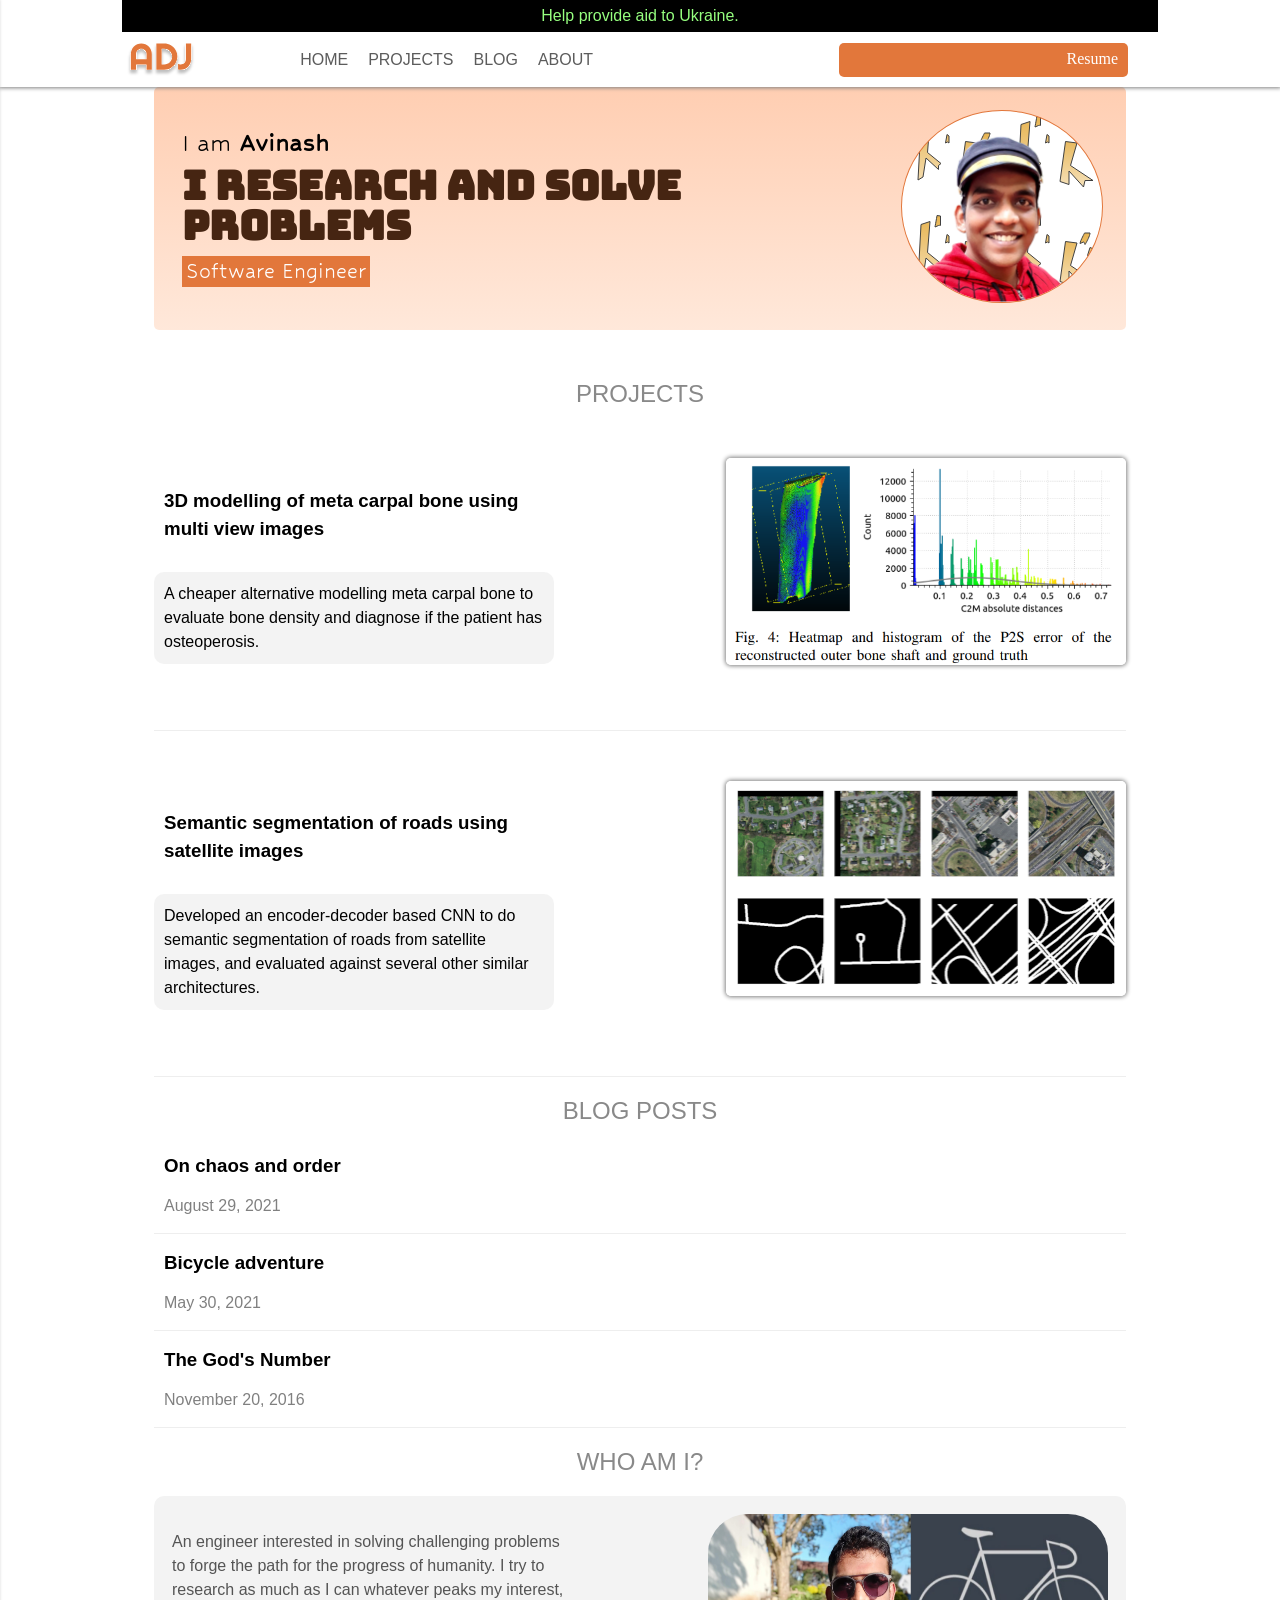
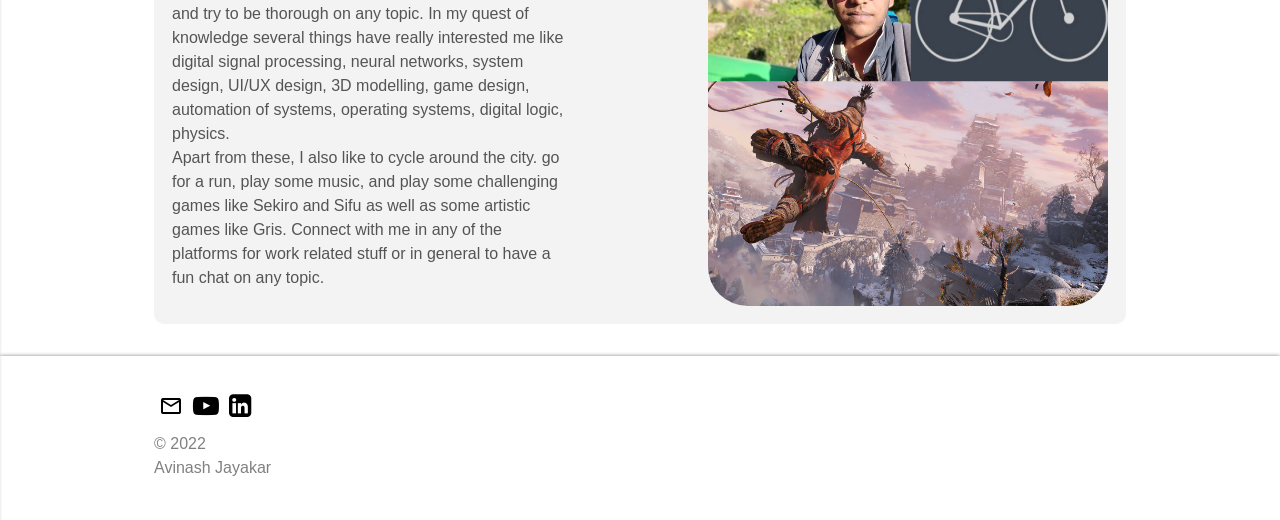
==== index.html @ b4d8062a "Add help message for ukraine." ====
<!DOCTYPE html>
<html lang="en">

<head>
    <meta charset="UTF-8">
    <meta http-equiv="X-UA-Compatible" content="IE=edge">
    <meta name="viewport" content="width=device-width, initial-scale=1.0">
    <link rel="stylesheet" href="styles.css">
    <link rel="preconnect" href="https://fonts.googleapis.com">
    <link rel="preconnect" href="https://fonts.gstatic.com" crossorigin>
    <link rel="preconnect" href="https://fonts.gstatic.com" crossorigin>
    <link href="https://fonts.googleapis.com/css2?family=Bungee+Inline&family=Hubballi&display=swap" rel="stylesheet">
    <link href="https://fonts.googleapis.com/icon?family=Material+Icons+Outlined" rel="stylesheet">
    <link rel="stylesheet" href="https://cdnjs.cloudflare.com/ajax/libs/font-awesome/4.7.0/css/font-awesome.min.css">
    <link rel="shortcut icon" href="favicon.ico" type="image/x-icon">
    <title>Avinash Jayakar</title>
</head>

<body>
    <nav class="navigation-mobile" id="navigation-mobile">
        <button id="nav-back">
            <span class="material-icons-outlined nav-mobile-back">
                arrow_back
            </span>
        </button>
        <ul class="navigation__items">
            <li class="nav__item">
                <a href="#home" class="nav__link">home</a>
            </li>
            <li class="nav__item">
                <a href="#projects" class="nav__link">projects</a>
            </li>
            <li class="nav__item">
                <a href="#blog-posts" class="nav__link">blog</a>
            </li>
            <li class="nav__item">
                <a href="#about" class="nav__link">about</a>
            </li>
        </ul>
    </nav>
    <div id="body-wrapper">
       
        <header class="header">

            <div class="nav-bar">
                <div class="help-ukraine">
                    <section>
                         <a href="https://www.medicalteams.org/country/ukraine/?utm_source=google&utm_medium=cpc&utm_campaign=ongoingsearchgrant&gclid=Cj0KCQiAmpyRBhC-ARIsABs2EArW-0LjgEVlyoUKoG9igPrXZT9ZLgPF6vvuJk0wfcE04gmugTJLmwwaAuF2EALw_wcB">Help provide aid to Ukraine.</a>
                    </section>
                </div>
                <button id="nav-toggle" class="nav-toggle" aria-label="toggle-navigation">
                    <span class="material-icons-outlined">
                        menu
                    </span>
                </button>
                <div class="logo">
                    <img src="img/adj-logo.svg" height="50">
                </div>


                <nav class="navigation">
                    <ul class="navigation__items">
                        <li class="nav__item">
                            <a href="#home" class="nav__link">home</a>
                        </li>
                        <li class="nav__item">
                            <a href="#projects" class="nav__link">projects</a>
                        </li>
                        <li class="nav__item">
                            <a href="#blog-posts" class="nav__link">blog</a>
                        </li>
                        <li class="nav__item">
                            <a href="#about" class="nav__link">about</a>
                        </li>
                    </ul>
                </nav>
                <div class="resume">
                    <span class="material-icons open-resume">
                        <span class="material-icons-outlined">
                            file_open
                        </span>
                    </span>
                    <a class="resume-link" target="_blank" href="Resume_Avinash_Jayakar.pdf">Resume</a>
                </div>
            </div>
        </header>

        <main class="site-content">
            <div class="site-wrapper">
                <section class="intro" id="home">
                    <div class="intro__bio">
                        <h1 class="section__title--intro">
                            I am
                            <strong>Avinash</strong>
                        </h1>
                        <h1 class="tag-line">
                            I research and solve problems
                        </h1>
                        <p class="section__subtitle--intro">Software Engineer</p>
                    </div>

                    <div class="profile-picture">
                        <img class="adj-image" src="img/adj-image.png" alt="">
                    </div>

                </section>

                <section class="my-projects" id="projects">
                    <h2 class="section__title ">projects</h2>
                    <div class="projects">
                        <div class="project">
                            <div class="project-description">
                                <a href="https://ieeexplore.ieee.org/document/8635067" target="_blank">
                                    <h3>3D modelling of meta carpal bone using multi view images</h3>
                                    <p>
                                        A cheaper alternative modelling meta carpal bone to evaluate bone density and
                                        diagnose if the patient has osteoperosis.
                                    </p>
                                </a>
                            </div>
                            <div class="proj-img-wrapper">
                                <a href="https://ieeexplore.ieee.org/document/8635067" target="_blank"><img
                                        class="proj-img" src="img/project/meta-carpal.PNG" alt=""></a>
                            </div>
                        </div>
                        <hr>
                        <div class="project">


                            <div class="project-description">
                                <a href="https://ieeexplore.ieee.org/document/8763955" target="_blank">
                                    <h3>Semantic segmentation of roads using satellite images</h3>
                                    <p>
                                        Developed an encoder-decoder based CNN to do semantic segmentation of roads from
                                        satellite images, and evaluated against several other similar architectures.
                                    </p>
                                </a>
                            </div>
                            <div class="proj-img-wrapper">
                                <a href="https://ieeexplore.ieee.org/document/8763955" target="_blank"><img
                                        class="proj-img" src="img/project/semantic-seg.png" alt=""></a>
                            </div>
                        </div>


                    </div>
                    <hr>
                </section>

                <section class="my-blogs" id="blog-posts">
                    <h2 class="section__title">blog posts</h2>
                    <div class="blog">
                        <a href="https://avithemad.blogspot.com/2021/08/on-chaos.html" target="_blank">
                            <h3 class="blog-title">On chaos and order</h3>
                            <p class="blog-date">August 29, 2021</p>
                        </a>
                    </div>
                    <hr>
                    <div class="blog">
                        <a href="https://avithemad.blogspot.com/2021/05/djs-bizarre-adventure-1.html" target="_blank">
                            <h3 class="blog-title">Bicycle adventure</h3>
                            <p class="blog-date">May 30, 2021</p>
                        </a>
                    </div>
                    <hr>
                    <div class="blog">
                        <a href="https://avithemad.blogspot.com/2016/11/the-gods-number.html" target="_blank">
                            <h3 class="blog-title">The God's Number</h3>
                            <p class="blog-date">November 20, 2016</p>
                        </a>
                    </div>
                    <hr>
                </section>

                <section class="about" id="about">
                    <h2 class="section__title section__title--about">who am i?</h2>

                    <div class="about-wrapper">
                        <div class="about-me__body">
                            <p>An engineer interested in solving challenging problems to forge the path for the progress
                                of
                                humanity. I try to research as much as I can whatever peaks my interest, and try to be
                                thorough
                                on any topic. In my quest of knowledge several things have really interested me like
                                digital
                                signal processing, neural networks, system design, UI/UX design, 3D modelling, game
                                design,
                                automation of systems, operating systems,
                                digital logic, physics. <br>Apart from these, I also like to cycle around the city. go
                                for a
                                run,
                                play some music, and play some challenging games like Sekiro and Sifu as well as some
                                artistic
                                games like Gris. Connect with me in any of
                                the platforms for work related stuff or in general to have a fun chat on any
                                topic.
                            </p>
                        </div>
                        <img class="about-img" src="img/about.png" alt="">
                    </div>
                </section>
            </div>
        </main>

        <footer>
            <div class="footer">
                <div class="connect-links">
                    <a class="connect-link"
                        href="mailto:avithemad@gmail.com?subject=Visited your website, lets connect."><span
                            class="material-icons-outlined">
                            email
                        </span></a>
                    <a class="connect-link" href="https://www.youtube.com/channel/UCjl1GkvPiXqBlYiiOVGLkyA"
                        target="_blank">
                        <i class="fa fa-youtube-play"></i>
                    </a>
                    <a class="connect-link" href="https://www.linkedin.com/in/avinash-jayakar-379961178/">
                        <i class="fa fa-linkedin-square"></i></a>
                </div>

                <div class="copyright">
                    <p>&copy; 2022</p>
                    <p>Avinash Jayakar
                    <p>
                </div>
            </div>

        </footer>
    </div>

    <script>
        var toggleButton = document.getElementById("nav-toggle");
        var mobileNavigation = document.getElementById("navigation-mobile");
        var navBack = document.getElementById("nav-back");
        var bodyWrapper = document.getElementById("body-wrapper");
        toggleButton.onclick = () => {
            mobileNavigation.style.left = 0;
            bodyWrapper.style.opacity = 0.5;
        }
        navBack.onclick = () => {
            mobileNavigation.style.left = "-220px";
            bodyWrapper.style.opacity = 1;
        }
    </script>

</body>

</html>
---- styles.css ----
body {
    min-height: 100vh;
    overflow-x: hidden;
    margin: 0;
    font-family: Arial, Helvetica, sans-serif;
    height: 100%;

}


/* Navigation section */
.header {
    display: grid;
    box-shadow: 0 0 4px 1px grey;
    grid-template-columns: 1fr min(1036px, 100%) 1fr;
    gap: 10px;
    height: 87px;
    left: 0;
    position: fixed;
    right: 0;
    top: 0;
    z-index: 1000;

}
.nav-bar {
    grid-column: 2 / auto;
    background: #fff;
    height: 87px;
    display: flex;
    align-items: center;
    flex-wrap: wrap;
}
.help-ukraine{
    width: 100%;
    padding: 7px;
    text-align: center;
    background-color: black;
    color: white;
}
.help-ukraine a{
    text-decoration: none;
    color: rgb(150, 255, 127);
}

.logo {
    align-self: center;

}
.navigation {
    margin: 0 50px;
}

.navigation-mobile{
    position: fixed;
    /* display: none; */
    top: 0;
    left: 0;
    height: 9000px;
    box-shadow: 0 0 4px 1px grey;
    z-index: 2000;
    background-color: white;
    left: -220px;
    transition: all 0.2s ease-in;
}
#nav-back{
    border: none;
    background-color: white;
    
}
#body-wrapper{
    transition: all 0.15s ease-in;
}
.nav-mobile-back{
    margin: 8px;
    padding: 12px;
    border-radius: 50%;
}
.nav-mobile-back:hover{
    background-color: rgb(229, 229, 229);
}
.navigation-mobile > .navigation__items{
    display: flexbox;
    flex-direction: column;
    padding: 32px 0 0px 0px ;
   
}
.navigation-mobile > .navigation__items > li{
    display: flexbox;
    flex-direction: column;
    padding: 12px 100px 12px 32px ;
}

.navigation__items {
    display: flex;
    margin: 0;
}

.nav__item {
    list-style: none;
    padding: 10px;
}
.nav__link {
    text-decoration: none;
    text-transform: uppercase;
    font-size: 16px;
    color: rgb(92, 92, 92);
    display: inline-block;
    transition: transform 0.15s ease-out;
}
.nav__link:hover {
    transform: translate(0, 3px);
}
.nav-toggle {
    background-color: #fff;
    border: none;
    width: 40px;
    height: 40px;
    align-self: center;
    border-radius: 20px;
    margin: 0 5px;
    transition: all 0.15s ease-out;
}
.nav-toggle:hover {
    background-color: rgb(229, 229, 229);
}
.open-resume {
    transform: scale(0.7, 0.7);
    padding: 3px;
}
.resume {
    margin-left: auto;
    margin-right: 30px;
    background-color: #E2773B;
    border-radius: 5px;
    color: white;
    display: flex;
    align-items: center;
}
.resume-link {
    padding: 3px 10px 4px 5px;
    text-decoration: none;
    font-family: 'Arial Narrow';
    color: white;
}
/* Site content start */

.site-content {
    margin-top: 87px;
    display: grid;
    grid-template-columns: 1fr min(1036px, 100%) 1fr;
}
.site-wrapper {
    grid-column: 2 / auto;
    margin: 0 32px 32px;
}
/* intro section */
.intro {
    display: grid;
    grid-template-columns: auto auto;
    align-items: center;
    justify-items: center;
    padding: 18px;
    background-image: linear-gradient(#ffceb2, #ffe8da);
    border-radius: 5px;
}
.intro__bio {
    display: flex;
    flex-direction: column;
    margin: 5px;
    animation-name: fade-in-picture;
    animation-duration: 1s;
}

.section__title {
    text-transform: uppercase;
    font-weight: 500;
    color: rgb(137, 137, 137);
    text-align: center;
}
.section__title--intro {
    color: black;
    margin: 5px;
    font-size: 28px;
    font-weight: 200;
    font-family: Hubballi;
    text-transform: none;
}
.section__subtitle--intro {
    font-family: Hubballi;
    font-weight: 1000;
    margin: 5px;
    font-size: large;
    font-size: 24px;
    font-weight: 500;
    color: white;
    background-color: #E2773B;
    padding: 4px;
    width: fit-content;
}
.tag-line {
    margin: 5px;
    font-size: 40px;
    font-family: 'Bungee Inline';
    line-height: 1;
    color: #462512;
}
.profile-picture {
    animation-name: zoom-in-picture;
    animation-duration: 0.5s;
}
@keyframes zoom-in-picture {
    0% {
        transform: scale(0, 0);
    }
    70% {
        transform: scale(1.01, 1.01);
    }
    100% {
        transform: scale(1, 1);
    }
}
@keyframes fade-in-picture {
    0% {
        opacity: 0;
    }
    100% {
        opacity: 1;
    }
}
.adj-image {
    border-radius: 50%;
    border: #E2773B 1px solid;
    background: linear-gradient(rgba(255, 255, 255, 0.25), rgba(255,255,255,.25)), url("img/pillarmen.svg");
    background-size: 100px;
    width: 200px;

    animation-name: background-anim;
    animation-duration: 80s;
    animation-iteration-count: infinite;
    margin: 5px;
    transition: all 0.1s ease-out;
}
.adj-image:hover {
    transform: scale(1.1, 1.1);
    background: url("img/menacing.svg");
}
@keyframes background-anim {
    0% {
        background-position-y: 300px;
    }
    50% {
        background-position-y: 0;
    }
    100% {
        background-position-y: 300px;
    }
}


/* Projects section */
.my-projects {
    margin-top: 50px;
}
.project {
    display: flex;
    justify-content: space-between;
    margin: 50px 0;
    animation-name: fade-in-picture;
    animation-duration: 0.5s;
}
.project-description {
    width: 400px;
    transition: all 0.5s ease-out;
}
.project-description:hover {
    transform: scale(1.05, 1.05);

}
.project-description > a {
    text-decoration: none;
    color: black;
}
.project-description > a > h3 {
    padding: 10px;
    line-height: 1.5;
}
.project-description > a > p {
    line-height: 1.5;
    background-color: #dedede5a;
    border-radius: 10px;
    padding: 10px;
}
.proj-img {
    width: 400px;
    box-shadow: 0 0 4px 1px grey;
    border-radius: 5px;
    transition: all 0.5s ease-out;
}
.proj-img:hover {
    transform: scale(1.05, 1.05);
}

/* blog section */
.blog > a {
    text-decoration: none;
    color: black;

}
.blog {
    transition: all 0.15s ease-out;
    animation-name: fade-in-picture;
    animation-duration: 1s;
}
.blog:hover {
    transform: scale(1.01, 1.01)
}
.blog-title {
    padding: 10px;
    margin: 0;
}
.blog-date {
    padding: 10px;
    margin: 0;
    color: gray;
}
hr {
    background-color: #eee;
    border: 0 none;
    color: #eee;
    height: 1px;
}
/* about section */

.about-wrapper {
    display: flex;
    justify-content: space-between;
    background-color: #f3f3f3;
    border-radius: 10px;
    padding: 18px;
    animation-name: fade-in-picture;
    animation-duration: 1s;
}
.about-me__body {
    color: rgba(0, 0, 0, 0.655);
    width: 400px;
    line-height: 1.5;
}
.about-img {
    border-radius: 10%;
    width: 400px;
}
/* Footer section */
.connect-links {
    display: flex;
    align-items: center;
}
.connect-link {
    padding: 5px;
    color: black;
    font-size: 26px;
}

footer {
    display: grid;
    grid-template-columns: 1fr min(1036px, 100%) 1fr;
    position: relative;
    bottom: 0;
    left: 0;
    width: 100%;
    border-bottom: none;
    box-shadow: 0 0 4px 0.1px grey;
}

.footer {
    grid-column: 2 / auto;
    line-height: 0.5;
    margin: 32px;

}
.copyright {
    color: gray;
}


@media(min-width: 850px) {
    .nav-toggle {
        display: none;
    }
}

@media(max-width: 850px) {
    .navigation {
        display: none;
        background-color: aqua;
    }
    .intro {
        grid-template-columns: auto;
    }
    .profile-picture {
        grid-row-start: 1;
        grid-row-end: 2;
    }
    .section__title--intro {
        grid-row-start: 2;
        grid-row-end: 3;
    }
    .intro__bio {
        text-align: center;
    }
    .section__subtitle--intro {
        width: fit-content;
        align-self: center;
    }
    .project {
        display: flex;
        justify-items: center;
        align-items: center;
        flex-direction: column;
        justify-content: space-between;
        margin: 50px 0;
    }
    .project-description {
        width: 300px;
    }
    .proj-img {
        width: 300px;
    }
    .about-wrapper {
        width: fit-content;
        margin: auto;
        flex-direction: column;
        align-items: center;
    }
    .about-me__body {
        width: 300px;
        line-height: 1.5;
    }
    .about-img {
        border-radius: 10%;
        width: 300px;
    }
}
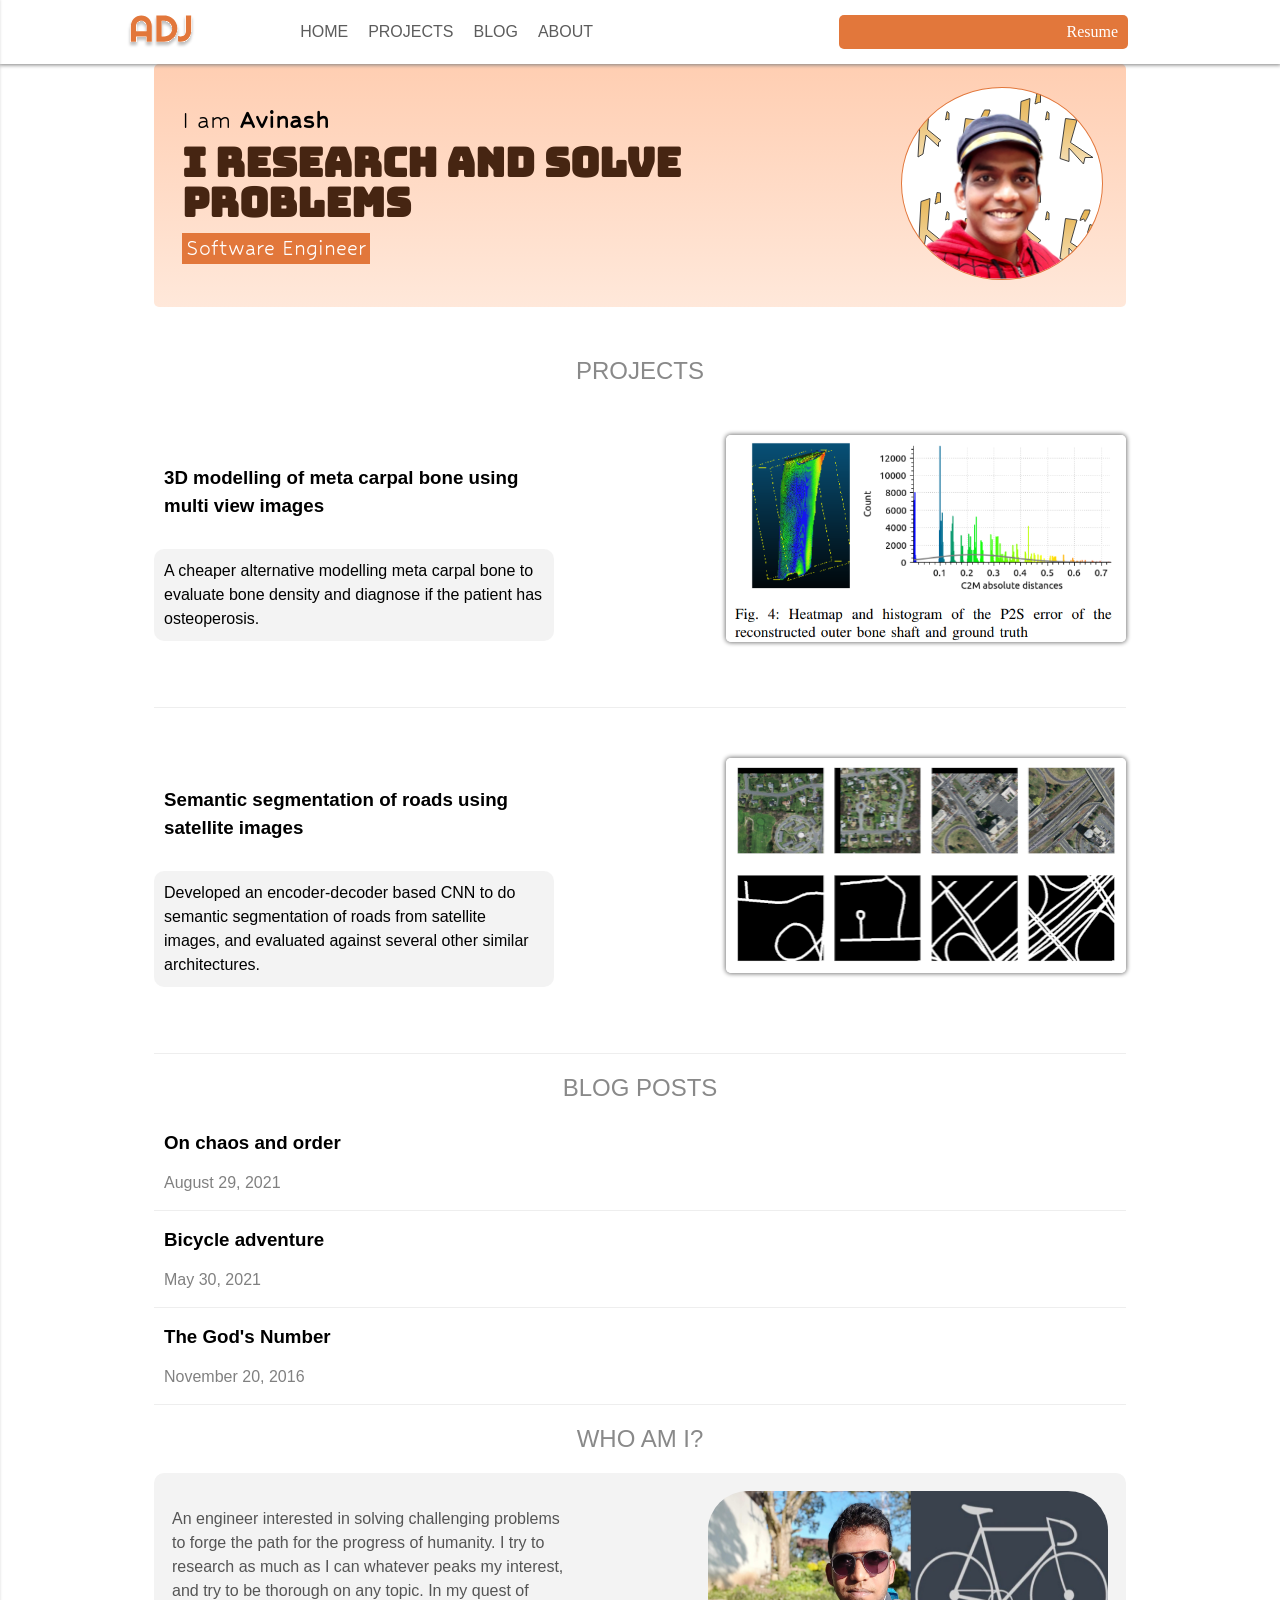
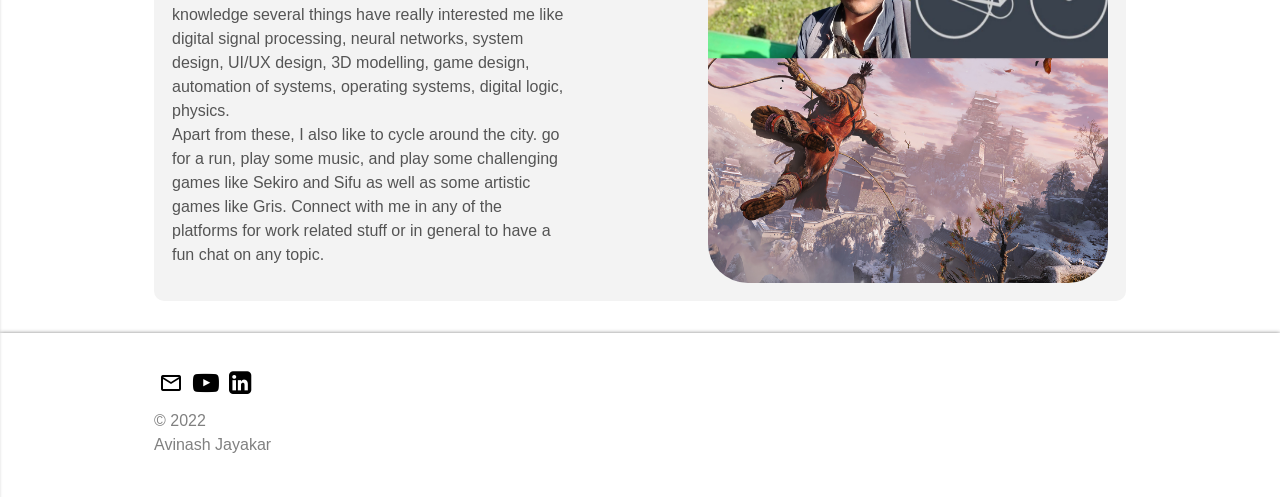
==== commit a2edb4cb: "Revert ukraine help" ====
--- a/index.html
+++ b/index.html
@@ -43,11 +43,6 @@
         <header class="header">
 
             <div class="nav-bar">
-                <div class="help-ukraine">
-                    <section>
-                         <a href="https://www.medicalteams.org/country/ukraine/?utm_source=google&utm_medium=cpc&utm_campaign=ongoingsearchgrant&gclid=Cj0KCQiAmpyRBhC-ARIsABs2EArW-0LjgEVlyoUKoG9igPrXZT9ZLgPF6vvuJk0wfcE04gmugTJLmwwaAuF2EALw_wcB">Help provide aid to Ukraine.</a>
-                    </section>
-                </div>
                 <button id="nav-toggle" class="nav-toggle" aria-label="toggle-navigation">
                     <span class="material-icons-outlined">
                         menu
--- a/styles.css
+++ b/styles.css
@@ -14,7 +14,7 @@
     box-shadow: 0 0 4px 1px grey;
     grid-template-columns: 1fr min(1036px, 100%) 1fr;
     gap: 10px;
-    height: 87px;
+    height: 64px;
     left: 0;
     position: fixed;
     right: 0;
@@ -25,21 +25,9 @@
 .nav-bar {
     grid-column: 2 / auto;
     background: #fff;
-    height: 87px;
+    height: 64px;
     display: flex;
     align-items: center;
-    flex-wrap: wrap;
-}
-.help-ukraine{
-    width: 100%;
-    padding: 7px;
-    text-align: center;
-    background-color: black;
-    color: white;
-}
-.help-ukraine a{
-    text-decoration: none;
-    color: rgb(150, 255, 127);
 }
 
 .logo {
@@ -145,7 +133,7 @@
 /* Site content start */
 
 .site-content {
-    margin-top: 87px;
+    margin-top: 64px;
     display: grid;
     grid-template-columns: 1fr min(1036px, 100%) 1fr;
 }
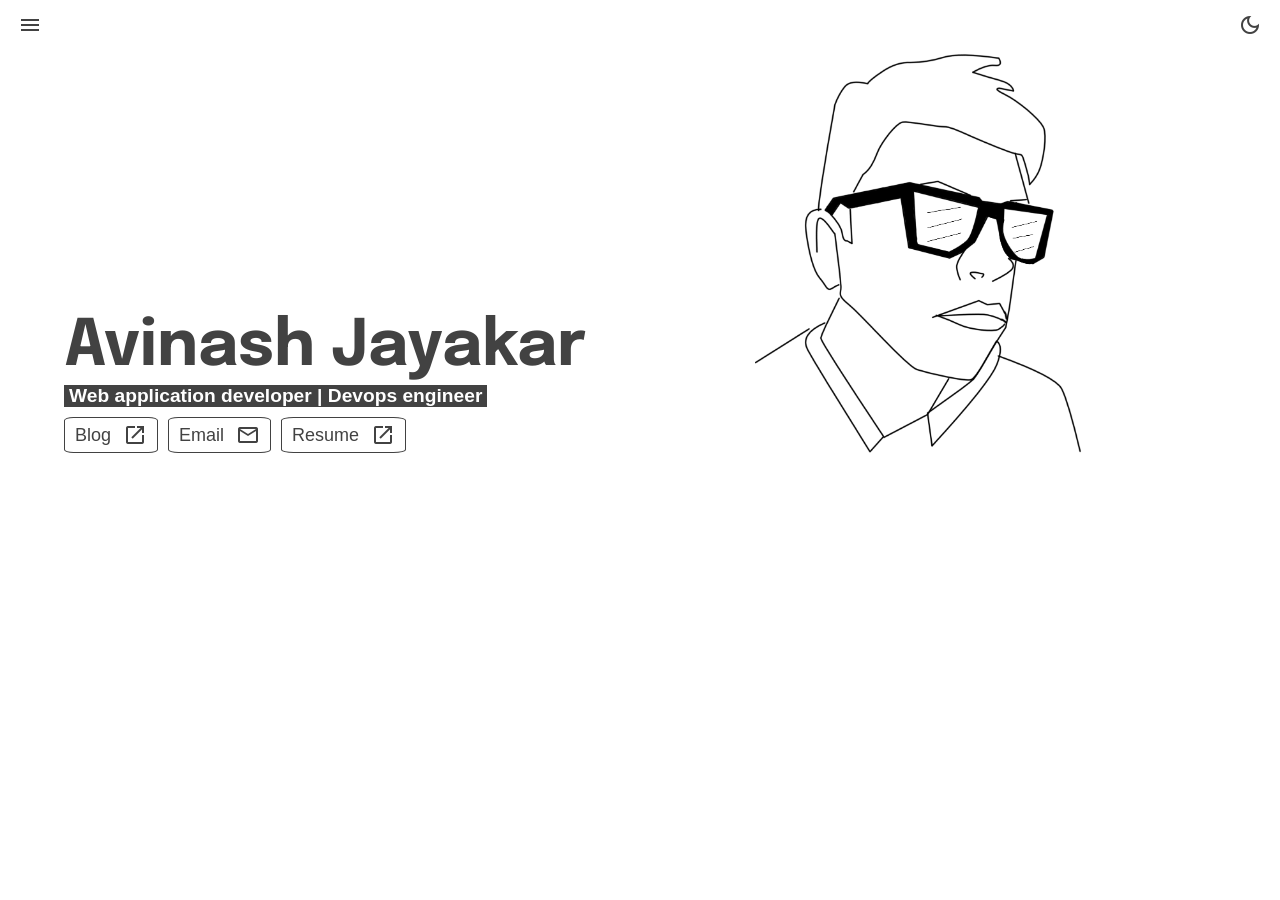
==== commit 63eb1a2b: "Revamp to the portfolio" ====
--- a/index.html
+++ b/index.html
@@ -1,243 +1,75 @@
 <!DOCTYPE html>
 <html lang="en">
+  <head>
+    <meta charset="UTF-8" />
+    <meta http-equiv="X-UA-Compatible" content="IE=edge" />
+    <meta name="viewport" content="width=device-width, initial-scale=1.0" />
+    <link rel="stylesheet" href="styles/main.css" />
+    <link
+      rel="stylesheet"
+      href="https://fonts.googleapis.com/css2?family=Material+Symbols+Outlined:opsz,wght,FILL,GRAD@48,400,0,0"
+    />
+    <link
+      href="https://fonts.googleapis.com/css2?family=Epilogue:wght@700&display=swap"
+      rel="stylesheet"
+    />
+    <link
+      rel="shortcut icon"
+      href="./assets/img/menacing.svg"
+      type="image/x-icon"
+    />
+    <title>avithemad</title>
+  </head>
+  <body>
+    <script src="scripts/main.js" defer></script>
+    <header>
+      <nav>
+        <div class="nav-wrapper">
+          <button class="nav-button" id="menu-button">
+            <span class="material-symbols-outlined icon"> menu </span>
+          </button>
+          <button class="nav-button" id="theme-toggle">
+            <span class="material-symbols-outlined icon" id="theme-icon">
+              dark_mode
+            </span>
+          </button>
+        </div>
+      </nav>
+    </header>
 
-<head>
-    <meta charset="UTF-8">
-    <meta http-equiv="X-UA-Compatible" content="IE=edge">
-    <meta name="viewport" content="width=device-width, initial-scale=1.0">
-    <link rel="stylesheet" href="styles.css">
-    <link rel="preconnect" href="https://fonts.googleapis.com">
-    <link rel="preconnect" href="https://fonts.gstatic.com" crossorigin>
-    <link rel="preconnect" href="https://fonts.gstatic.com" crossorigin>
-    <link href="https://fonts.googleapis.com/css2?family=Bungee+Inline&family=Hubballi&display=swap" rel="stylesheet">
-    <link href="https://fonts.googleapis.com/icon?family=Material+Icons+Outlined" rel="stylesheet">
-    <link rel="stylesheet" href="https://cdnjs.cloudflare.com/ajax/libs/font-awesome/4.7.0/css/font-awesome.min.css">
-    <link rel="shortcut icon" href="favicon.ico" type="image/x-icon">
-    <title>Avinash Jayakar</title>
-</head>
+    <section class="intro-section">
+      <div class="intro-section_text">
+        <h1 class="intro-section_title">Avinash Jayakar</h1>
+        <p class="intro-section_subtitle">
+          Web application developer | Devops engineer
+        </p>
 
-<body>
-    <nav class="navigation-mobile" id="navigation-mobile">
-        <button id="nav-back">
-            <span class="material-icons-outlined nav-mobile-back">
-                arrow_back
-            </span>
-        </button>
-        <ul class="navigation__items">
-            <li class="nav__item">
-                <a href="#home" class="nav__link">home</a>
-            </li>
-            <li class="nav__item">
-                <a href="#projects" class="nav__link">projects</a>
-            </li>
-            <li class="nav__item">
-                <a href="#blog-posts" class="nav__link">blog</a>
-            </li>
-            <li class="nav__item">
-                <a href="#about" class="nav__link">about</a>
-            </li>
-        </ul>
-    </nav>
-    <div id="body-wrapper">
-       
-        <header class="header">
-
-            <div class="nav-bar">
-                <button id="nav-toggle" class="nav-toggle" aria-label="toggle-navigation">
-                    <span class="material-icons-outlined">
-                        menu
-                    </span>
-                </button>
-                <div class="logo">
-                    <img src="img/adj-logo.svg" height="50">
-                </div>
-
-
-                <nav class="navigation">
-                    <ul class="navigation__items">
-                        <li class="nav__item">
-                            <a href="#home" class="nav__link">home</a>
-                        </li>
-                        <li class="nav__item">
-                            <a href="#projects" class="nav__link">projects</a>
-                        </li>
-                        <li class="nav__item">
-                            <a href="#blog-posts" class="nav__link">blog</a>
-                        </li>
-                        <li class="nav__item">
-                            <a href="#about" class="nav__link">about</a>
-                        </li>
-                    </ul>
-                </nav>
-                <div class="resume">
-                    <span class="material-icons open-resume">
-                        <span class="material-icons-outlined">
-                            file_open
-                        </span>
-                    </span>
-                    <a class="resume-link" target="_blank" href="Resume_Avinash_Jayakar.pdf">Resume</a>
-                </div>
-            </div>
-        </header>
-
-        <main class="site-content">
-            <div class="site-wrapper">
-                <section class="intro" id="home">
-                    <div class="intro__bio">
-                        <h1 class="section__title--intro">
-                            I am
-                            <strong>Avinash</strong>
-                        </h1>
-                        <h1 class="tag-line">
-                            I research and solve problems
-                        </h1>
-                        <p class="section__subtitle--intro">Software Engineer</p>
-                    </div>
-
-                    <div class="profile-picture">
-                        <img class="adj-image" src="img/adj-image.png" alt="">
-                    </div>
-
-                </section>
-
-                <section class="my-projects" id="projects">
-                    <h2 class="section__title ">projects</h2>
-                    <div class="projects">
-                        <div class="project">
-                            <div class="project-description">
-                                <a href="https://ieeexplore.ieee.org/document/8635067" target="_blank">
-                                    <h3>3D modelling of meta carpal bone using multi view images</h3>
-                                    <p>
-                                        A cheaper alternative modelling meta carpal bone to evaluate bone density and
-                                        diagnose if the patient has osteoperosis.
-                                    </p>
-                                </a>
-                            </div>
-                            <div class="proj-img-wrapper">
-                                <a href="https://ieeexplore.ieee.org/document/8635067" target="_blank"><img
-                                        class="proj-img" src="img/project/meta-carpal.PNG" alt=""></a>
-                            </div>
-                        </div>
-                        <hr>
-                        <div class="project">
-
-
-                            <div class="project-description">
-                                <a href="https://ieeexplore.ieee.org/document/8763955" target="_blank">
-                                    <h3>Semantic segmentation of roads using satellite images</h3>
-                                    <p>
-                                        Developed an encoder-decoder based CNN to do semantic segmentation of roads from
-                                        satellite images, and evaluated against several other similar architectures.
-                                    </p>
-                                </a>
-                            </div>
-                            <div class="proj-img-wrapper">
-                                <a href="https://ieeexplore.ieee.org/document/8763955" target="_blank"><img
-                                        class="proj-img" src="img/project/semantic-seg.png" alt=""></a>
-                            </div>
-                        </div>
-
-
-                    </div>
-                    <hr>
-                </section>
-
-                <section class="my-blogs" id="blog-posts">
-                    <h2 class="section__title">blog posts</h2>
-                    <div class="blog">
-                        <a href="https://avithemad.blogspot.com/2021/08/on-chaos.html" target="_blank">
-                            <h3 class="blog-title">On chaos and order</h3>
-                            <p class="blog-date">August 29, 2021</p>
-                        </a>
-                    </div>
-                    <hr>
-                    <div class="blog">
-                        <a href="https://avithemad.blogspot.com/2021/05/djs-bizarre-adventure-1.html" target="_blank">
-                            <h3 class="blog-title">Bicycle adventure</h3>
-                            <p class="blog-date">May 30, 2021</p>
-                        </a>
-                    </div>
-                    <hr>
-                    <div class="blog">
-                        <a href="https://avithemad.blogspot.com/2016/11/the-gods-number.html" target="_blank">
-                            <h3 class="blog-title">The God's Number</h3>
-                            <p class="blog-date">November 20, 2016</p>
-                        </a>
-                    </div>
-                    <hr>
-                </section>
-
-                <section class="about" id="about">
-                    <h2 class="section__title section__title--about">who am i?</h2>
-
-                    <div class="about-wrapper">
-                        <div class="about-me__body">
-                            <p>An engineer interested in solving challenging problems to forge the path for the progress
-                                of
-                                humanity. I try to research as much as I can whatever peaks my interest, and try to be
-                                thorough
-                                on any topic. In my quest of knowledge several things have really interested me like
-                                digital
-                                signal processing, neural networks, system design, UI/UX design, 3D modelling, game
-                                design,
-                                automation of systems, operating systems,
-                                digital logic, physics. <br>Apart from these, I also like to cycle around the city. go
-                                for a
-                                run,
-                                play some music, and play some challenging games like Sekiro and Sifu as well as some
-                                artistic
-                                games like Gris. Connect with me in any of
-                                the platforms for work related stuff or in general to have a fun chat on any
-                                topic.
-                            </p>
-                        </div>
-                        <img class="about-img" src="img/about.png" alt="">
-                    </div>
-                </section>
-            </div>
-        </main>
-
-        <footer>
-            <div class="footer">
-                <div class="connect-links">
-                    <a class="connect-link"
-                        href="mailto:avithemad@gmail.com?subject=Visited your website, lets connect."><span
-                            class="material-icons-outlined">
-                            email
-                        </span></a>
-                    <a class="connect-link" href="https://www.youtube.com/channel/UCjl1GkvPiXqBlYiiOVGLkyA"
-                        target="_blank">
-                        <i class="fa fa-youtube-play"></i>
-                    </a>
-                    <a class="connect-link" href="https://www.linkedin.com/in/avinash-jayakar-379961178/">
-                        <i class="fa fa-linkedin-square"></i></a>
-                </div>
-
-                <div class="copyright">
-                    <p>&copy; 2022</p>
-                    <p>Avinash Jayakar
-                    <p>
-                </div>
-            </div>
-
-        </footer>
-    </div>
-
-    <script>
-        var toggleButton = document.getElementById("nav-toggle");
-        var mobileNavigation = document.getElementById("navigation-mobile");
-        var navBack = document.getElementById("nav-back");
-        var bodyWrapper = document.getElementById("body-wrapper");
-        toggleButton.onclick = () => {
-            mobileNavigation.style.left = 0;
-            bodyWrapper.style.opacity = 0.5;
-        }
-        navBack.onclick = () => {
-            mobileNavigation.style.left = "-220px";
-            bodyWrapper.style.opacity = 1;
-        }
-    </script>
-
-</body>
-
-</html>+        <div class="cta">
+          <a
+            class="cta-link"
+            href="http://"
+            target="_blank"
+            rel="noopener noreferrer"
+            >Blog
+            <span class="material-symbols-outlined"> open_in_new </span></a
+          >
+          <a
+            class="cta-link"
+            href="mailto:avithemad@gmail.com?subject=Mail from website visit."
+            >Email <span class="material-symbols-outlined"> mail </span></a
+          >
+          <a
+            class="cta-link"
+            target="_blank"
+            href="./assets/Resume_Avinash_Jayakar.pdf"
+            >Resume
+            <span class="material-symbols-outlined">open_in_new </span></a
+          >
+        </div>
+      </div>
+      <div class="intro-section_image">
+        <img src="./assets/img/adj-sketvh.png" class="intro-img" alt="" />
+      </div>
+    </section>
+  </body>
+</html>
--- a/styles/main.css
+++ b/styles/main.css
@@ -0,0 +1,176 @@
+:root {
+  --primary-color: #302ae6;
+  --secondary-color: #536390;
+  --font-color: #424242;
+  --bg-color: #fff;
+  --heading-color: #292922;
+  --switch-duration: 200ms;
+  --img-contrast: contrast(1);
+}
+
+[data-theme="dark"] {
+  --primary-color: #9a97f3;
+  --secondary-color: #818cab;
+  --font-color: #e1e1ff;
+  --bg-color: #161625;
+  --heading-color: #818cab;
+  --img-contrast: contrast(0);
+}
+
+body {
+  font-family: "Lucida Sans", "Lucida Sans Regular", "Lucida Grande", "Lucida Sans Unicode", Geneva, Verdana, sans-serif;
+  margin: 0;
+  background-color: var(--bg-color);
+  color: var(--font-color);
+  -webkit-transition-duration: var(--switch-duration);
+          transition-duration: var(--switch-duration);
+  -webkit-transition-property: background;
+  transition-property: background;
+}
+
+.icon {
+  color: var(--font-color);
+  -webkit-transition-duration: var(--switch-duration);
+          transition-duration: var(--switch-duration);
+}
+
+.nav-button {
+  border: none;
+  background-color: var(--bg-color);
+  -webkit-transition-duration: var(--switch-duration);
+          transition-duration: var(--switch-duration);
+}
+
+.nav-wrapper {
+  margin: 12px;
+  display: -webkit-box;
+  display: -ms-flexbox;
+  display: flex;
+  -webkit-box-pack: justify;
+      -ms-flex-pack: justify;
+          justify-content: space-between;
+}
+
+.intro-section {
+  display: -webkit-box;
+  display: -ms-flexbox;
+  display: flex;
+  margin: auto;
+  width: 90%;
+}
+
+.intro-section_text {
+  display: -webkit-box;
+  display: -ms-flexbox;
+  display: flex;
+  -webkit-box-orient: vertical;
+  -webkit-box-direction: normal;
+      -ms-flex-direction: column;
+          flex-direction: column;
+  -webkit-box-pack: end;
+      -ms-flex-pack: end;
+          justify-content: flex-end;
+  width: 50%;
+}
+
+.intro-section_title {
+  font-family: "Epilogue", sans-serif;
+  font-size: 64px;
+  margin: 0;
+}
+
+.intro-section_subtitle {
+  margin: 0;
+  background-color: var(--font-color);
+  color: var(--bg-color);
+  font-weight: bold;
+  font-size: larger;
+  margin-right: auto;
+  margin-top: 5px;
+  padding: 0 5px;
+}
+
+.intro-img {
+  width: 60%;
+  -webkit-filter: var(--img-contrast);
+          filter: var(--img-contrast);
+}
+
+.intro-section_image {
+  display: -webkit-box;
+  display: -ms-flexbox;
+  display: flex;
+  width: 50%;
+  -webkit-box-pack: center;
+      -ms-flex-pack: center;
+          justify-content: center;
+}
+
+.cta {
+  display: -webkit-box;
+  display: -ms-flexbox;
+  display: flex;
+}
+
+.cta-link {
+  text-decoration: none;
+  color: var(--font-color);
+  border: 1px solid;
+  border-radius: 10%;
+  padding: 5px 10px;
+  margin: 10px 10px 0 0;
+  font-size: large;
+  display: -webkit-box;
+  display: -ms-flexbox;
+  display: flex;
+  -webkit-box-align: center;
+      -ms-flex-align: center;
+          align-items: center;
+  -webkit-transition-duration: var(--switch-duration);
+          transition-duration: var(--switch-duration);
+}
+
+.cta-link span {
+  padding-left: 12px;
+}
+
+.cta-link:hover {
+  opacity: 0.5;
+}
+
+@media (max-width: 850px) {
+  .intro-section {
+    -webkit-box-orient: vertical;
+    -webkit-box-direction: normal;
+        -ms-flex-direction: column;
+            flex-direction: column;
+  }
+  .intro-img {
+    width: 100%;
+    -webkit-box-ordinal-group: 1;
+        -ms-flex-order: 0;
+            order: 0;
+  }
+  .intro-section_text {
+    -webkit-box-ordinal-group: 2;
+        -ms-flex-order: 1;
+            order: 1;
+    width: 100%;
+  }
+  .intro-section_title {
+    font-size: 40px;
+  }
+  .intro-section_subtitle {
+    font-size: 13px;
+  }
+  .intro-section_image {
+    -ms-flex-item-align: center;
+        -ms-grid-row-align: center;
+        align-self: center;
+    margin-bottom: 20px;
+  }
+  .cta-link {
+    font-size: medium;
+  }
+}
+/*# sourceMappingURL=main.css.map */
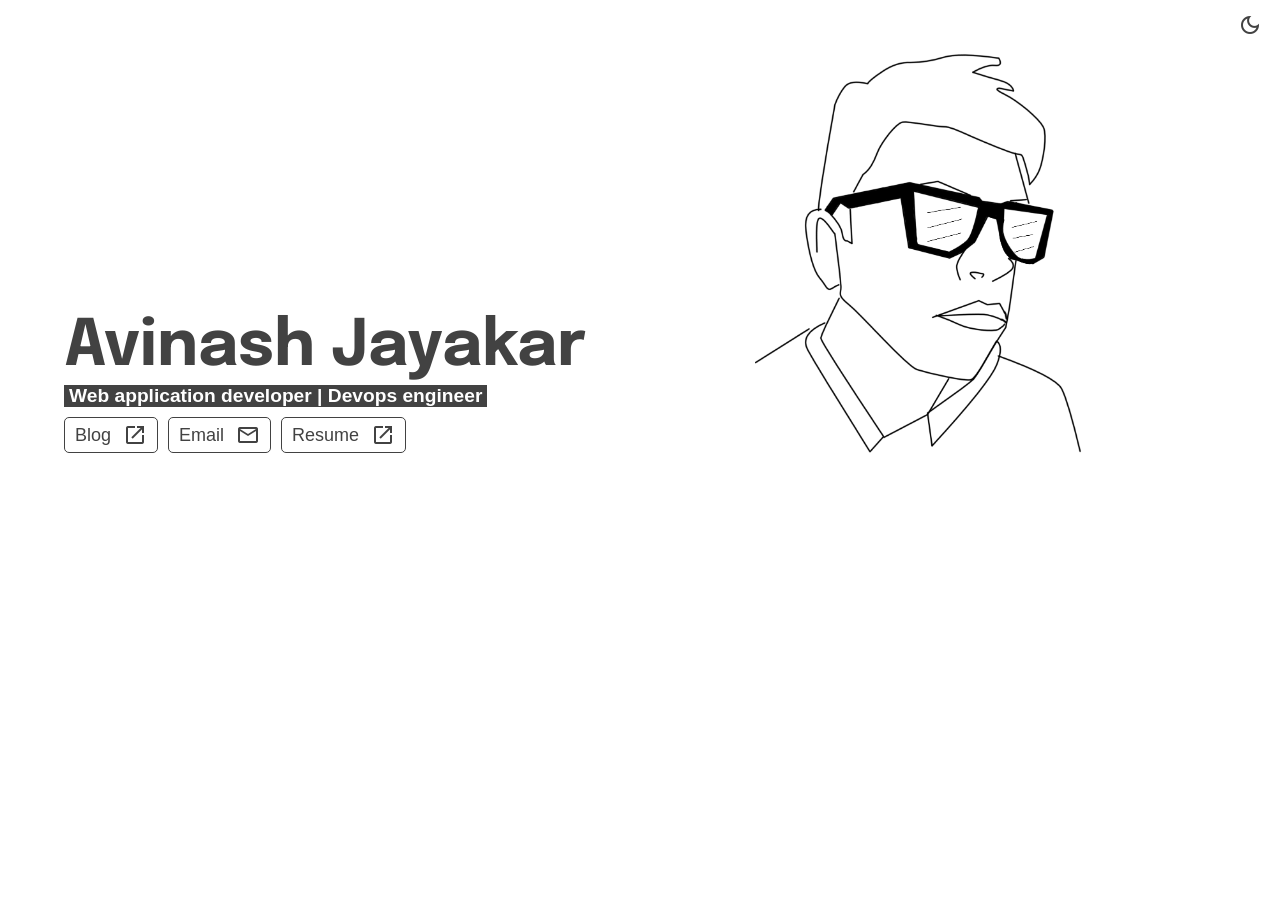
==== commit 500caf7a: "Added link for blog" ====
--- a/index.html
+++ b/index.html
@@ -26,7 +26,7 @@
       <nav>
         <div class="nav-wrapper">
           <button class="nav-button" id="menu-button">
-            <span class="material-symbols-outlined icon"> menu </span>
+            <span class="material-symbols-outlined icon"> </span>
           </button>
           <button class="nav-button" id="theme-toggle">
             <span class="material-symbols-outlined icon" id="theme-icon">
@@ -47,7 +47,7 @@
         <div class="cta">
           <a
             class="cta-link"
-            href="http://"
+            href="https://blog.snvt.xyz"
             target="_blank"
             rel="noopener noreferrer"
             >Blog
--- a/styles/main.css
+++ b/styles/main.css
@@ -8,7 +8,7 @@
   --img-contrast: contrast(1);
 }
 
-[data-theme="dark"] {
+[data-theme=dark] {
   --primary-color: #9a97f3;
   --secondary-color: #818cab;
   --font-color: #e1e1ff;
@@ -22,54 +22,37 @@
   margin: 0;
   background-color: var(--bg-color);
   color: var(--font-color);
-  -webkit-transition-duration: var(--switch-duration);
-          transition-duration: var(--switch-duration);
-  -webkit-transition-property: background;
+  transition-duration: var(--switch-duration);
   transition-property: background;
 }
 
 .icon {
   color: var(--font-color);
-  -webkit-transition-duration: var(--switch-duration);
-          transition-duration: var(--switch-duration);
+  transition-duration: var(--switch-duration);
 }
 
 .nav-button {
   border: none;
   background-color: var(--bg-color);
-  -webkit-transition-duration: var(--switch-duration);
-          transition-duration: var(--switch-duration);
+  transition-duration: var(--switch-duration);
 }
 
 .nav-wrapper {
   margin: 12px;
-  display: -webkit-box;
-  display: -ms-flexbox;
   display: flex;
-  -webkit-box-pack: justify;
-      -ms-flex-pack: justify;
-          justify-content: space-between;
+  justify-content: space-between;
 }
 
 .intro-section {
-  display: -webkit-box;
-  display: -ms-flexbox;
   display: flex;
   margin: auto;
   width: 90%;
 }
 
 .intro-section_text {
-  display: -webkit-box;
-  display: -ms-flexbox;
   display: flex;
-  -webkit-box-orient: vertical;
-  -webkit-box-direction: normal;
-      -ms-flex-direction: column;
-          flex-direction: column;
-  -webkit-box-pack: end;
-      -ms-flex-pack: end;
-          justify-content: flex-end;
+  flex-direction: column;
+  justify-content: flex-end;
   width: 50%;
 }
 
@@ -92,23 +75,16 @@
 
 .intro-img {
   width: 60%;
-  -webkit-filter: var(--img-contrast);
-          filter: var(--img-contrast);
+  filter: var(--img-contrast);
 }
 
 .intro-section_image {
-  display: -webkit-box;
-  display: -ms-flexbox;
   display: flex;
   width: 50%;
-  -webkit-box-pack: center;
-      -ms-flex-pack: center;
-          justify-content: center;
+  justify-content: center;
 }
 
 .cta {
-  display: -webkit-box;
-  display: -ms-flexbox;
   display: flex;
 }
 
@@ -116,20 +92,14 @@
   text-decoration: none;
   color: var(--font-color);
   border: 1px solid;
-  border-radius: 10%;
+  border-radius: 5px;
   padding: 5px 10px;
   margin: 10px 10px 0 0;
   font-size: large;
-  display: -webkit-box;
-  display: -ms-flexbox;
   display: flex;
-  -webkit-box-align: center;
-      -ms-flex-align: center;
-          align-items: center;
-  -webkit-transition-duration: var(--switch-duration);
-          transition-duration: var(--switch-duration);
+  align-items: center;
+  transition-duration: var(--switch-duration);
 }
-
 .cta-link span {
   padding-left: 12px;
 }
@@ -140,21 +110,14 @@
 
 @media (max-width: 850px) {
   .intro-section {
-    -webkit-box-orient: vertical;
-    -webkit-box-direction: normal;
-        -ms-flex-direction: column;
-            flex-direction: column;
+    flex-direction: column;
   }
   .intro-img {
     width: 100%;
-    -webkit-box-ordinal-group: 1;
-        -ms-flex-order: 0;
-            order: 0;
+    order: 0;
   }
   .intro-section_text {
-    -webkit-box-ordinal-group: 2;
-        -ms-flex-order: 1;
-            order: 1;
+    order: 1;
     width: 100%;
   }
   .intro-section_title {
@@ -164,13 +127,10 @@
     font-size: 13px;
   }
   .intro-section_image {
-    -ms-flex-item-align: center;
-        -ms-grid-row-align: center;
-        align-self: center;
+    align-self: center;
     margin-bottom: 20px;
   }
   .cta-link {
     font-size: medium;
   }
-}
-/*# sourceMappingURL=main.css.map */+}/*# sourceMappingURL=main.css.map */
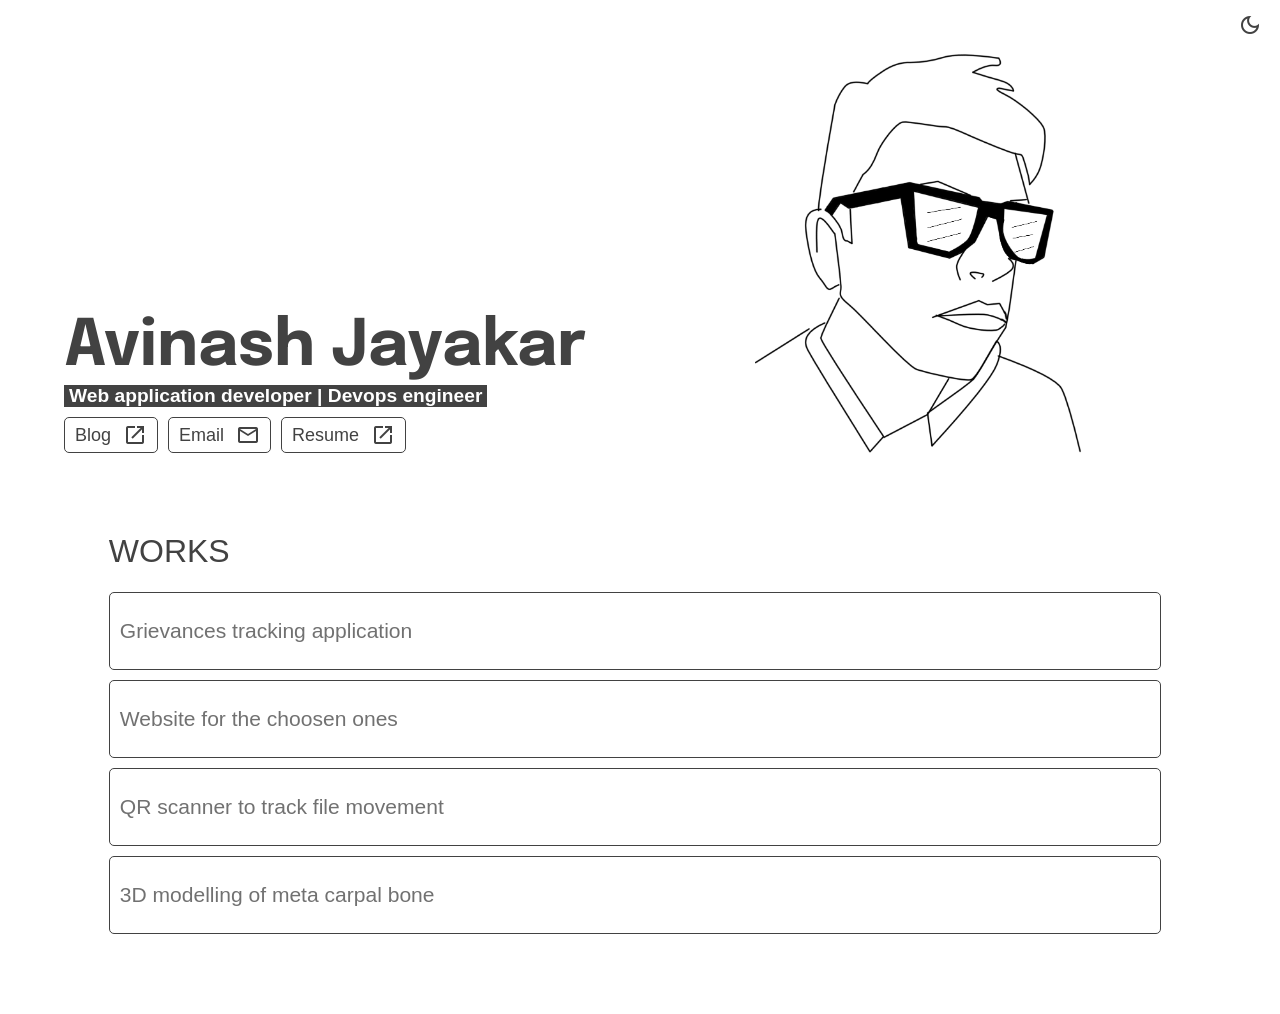
==== commit 3804390d: "Add works section to the website" ====
--- a/index.html
+++ b/index.html
@@ -1,75 +1,83 @@
 <!DOCTYPE html>
 <html lang="en">
-  <head>
-    <meta charset="UTF-8" />
-    <meta http-equiv="X-UA-Compatible" content="IE=edge" />
-    <meta name="viewport" content="width=device-width, initial-scale=1.0" />
-    <link rel="stylesheet" href="styles/main.css" />
-    <link
-      rel="stylesheet"
-      href="https://fonts.googleapis.com/css2?family=Material+Symbols+Outlined:opsz,wght,FILL,GRAD@48,400,0,0"
-    />
-    <link
-      href="https://fonts.googleapis.com/css2?family=Epilogue:wght@700&display=swap"
-      rel="stylesheet"
-    />
-    <link
-      rel="shortcut icon"
-      href="./assets/img/menacing.svg"
-      type="image/x-icon"
-    />
-    <title>avithemad</title>
-  </head>
-  <body>
-    <script src="scripts/main.js" defer></script>
-    <header>
-      <nav>
-        <div class="nav-wrapper">
-          <button class="nav-button" id="menu-button">
-            <span class="material-symbols-outlined icon"> </span>
-          </button>
-          <button class="nav-button" id="theme-toggle">
-            <span class="material-symbols-outlined icon" id="theme-icon">
-              dark_mode
-            </span>
-          </button>
-        </div>
-      </nav>
-    </header>
 
-    <section class="intro-section">
-      <div class="intro-section_text">
-        <h1 class="intro-section_title">Avinash Jayakar</h1>
-        <p class="intro-section_subtitle">
-          Web application developer | Devops engineer
-        </p>
+<head>
+  <meta charset="UTF-8" />
+  <meta http-equiv="X-UA-Compatible" content="IE=edge" />
+  <meta name="viewport" content="width=device-width, initial-scale=1.0" />
+  <link rel="stylesheet" href="styles/main.css" />
+  <link rel="stylesheet"
+    href="https://fonts.googleapis.com/css2?family=Material+Symbols+Outlined:opsz,wght,FILL,GRAD@48,400,0,0" />
+  <link href="https://fonts.googleapis.com/css2?family=Epilogue:wght@700&display=swap" rel="stylesheet" />
+  <link rel="shortcut icon" href="./assets/img/menacing.svg" type="image/x-icon" />
+  <title>avithemad</title>
+</head>
 
-        <div class="cta">
-          <a
-            class="cta-link"
-            href="https://blog.snvt.xyz"
-            target="_blank"
-            rel="noopener noreferrer"
-            >Blog
-            <span class="material-symbols-outlined"> open_in_new </span></a
-          >
-          <a
-            class="cta-link"
-            href="mailto:avithemad@gmail.com?subject=Mail from website visit."
-            >Email <span class="material-symbols-outlined"> mail </span></a
-          >
-          <a
-            class="cta-link"
-            target="_blank"
-            href="./assets/Resume_Avinash_Jayakar.pdf"
-            >Resume
-            <span class="material-symbols-outlined">open_in_new </span></a
-          >
-        </div>
+<body>
+  <script src="scripts/main.js" defer></script>
+  <header>
+    <nav>
+      <div class="nav-wrapper">
+        <button class="nav-button" id="menu-button">
+          <span class="material-symbols-outlined icon"> </span>
+        </button>
+        <button class="nav-button" id="theme-toggle">
+          <span class="material-symbols-outlined icon" id="theme-icon">
+            dark_mode
+          </span>
+        </button>
       </div>
-      <div class="intro-section_image">
-        <img src="./assets/img/adj-sketvh.png" class="intro-img" alt="" />
+    </nav>
+  </header>
+
+  <section class="intro-section">
+    <div class="intro-section_text">
+      <h1 class="intro-section_title">Avinash Jayakar</h1>
+      <p class="intro-section_subtitle">
+        Web application developer | Devops engineer
+      </p>
+
+      <div class="cta">
+        <a class="cta-link" href="https://blog.snvt.xyz" target="_blank" rel="noopener noreferrer">Blog
+          <span class="material-symbols-outlined"> open_in_new </span></a>
+        <a class="cta-link" href="mailto:avithemad@gmail.com?subject=Mail from website visit.">Email <span
+            class="material-symbols-outlined"> mail </span></a>
+        <a class="cta-link" target="_blank" href="./assets/Resume_Avinash_Jayakar.pdf">Resume
+          <span class="material-symbols-outlined">open_in_new </span></a>
       </div>
-    </section>
-  </body>
-</html>
+    </div>
+    <div class="intro-section_image">
+      <img src="./assets/img/adj-sketvh.png" class="intro-img" alt="" />
+    </div>
+  </section>
+
+  <div class="work-section">
+    <h1 style="font-weight: 100;">WORKS
+      </h2>
+      <div>
+        <a class="cta-link" href="https://miom.netlify.app/" target="_blank">
+          <h3 style="font-weight: 100;opacity: 0.75;">Grievances tracking application</h3>
+        </a>
+      </div>
+      <div>
+        <a class="cta-link" href="https://choosen-ones.netlify.app/" target="_blank">
+
+          <h3 style="font-weight: 100;opacity: 0.75;">Website for the choosen ones</h3>
+        </a>
+      </div>
+      <div>
+        <a class="cta-link" href="https://miom.netlify.app/qrscanner" target="_blank">
+
+          <h3 style="font-weight: 100;opacity: 0.75;">QR scanner to track file movement</h3>
+        </a>
+      </div>
+      <div>
+        <a class="cta-link" href="https://ieeexplore.ieee.org/document/8635067" target="_blank">
+
+          <h3 style="font-weight: 100;opacity: 0.75;">3D modelling of meta carpal bone</h3>
+        </a>
+      </div>
+  </div>
+</body>
+
+</html>
--- a/styles/main.css
+++ b/styles/main.css
@@ -11,8 +11,8 @@
 [data-theme=dark] {
   --primary-color: #9a97f3;
   --secondary-color: #818cab;
-  --font-color: #e1e1ff;
-  --bg-color: #161625;
+  --font-color: #ffffff;
+  --bg-color: #000000;
   --heading-color: #818cab;
   --img-contrast: contrast(0);
 }
@@ -133,4 +133,8 @@
   .cta-link {
     font-size: medium;
   }
+}
+.work-section {
+  width: 83%;
+  margin: 5rem auto;
 }/*# sourceMappingURL=main.css.map */
